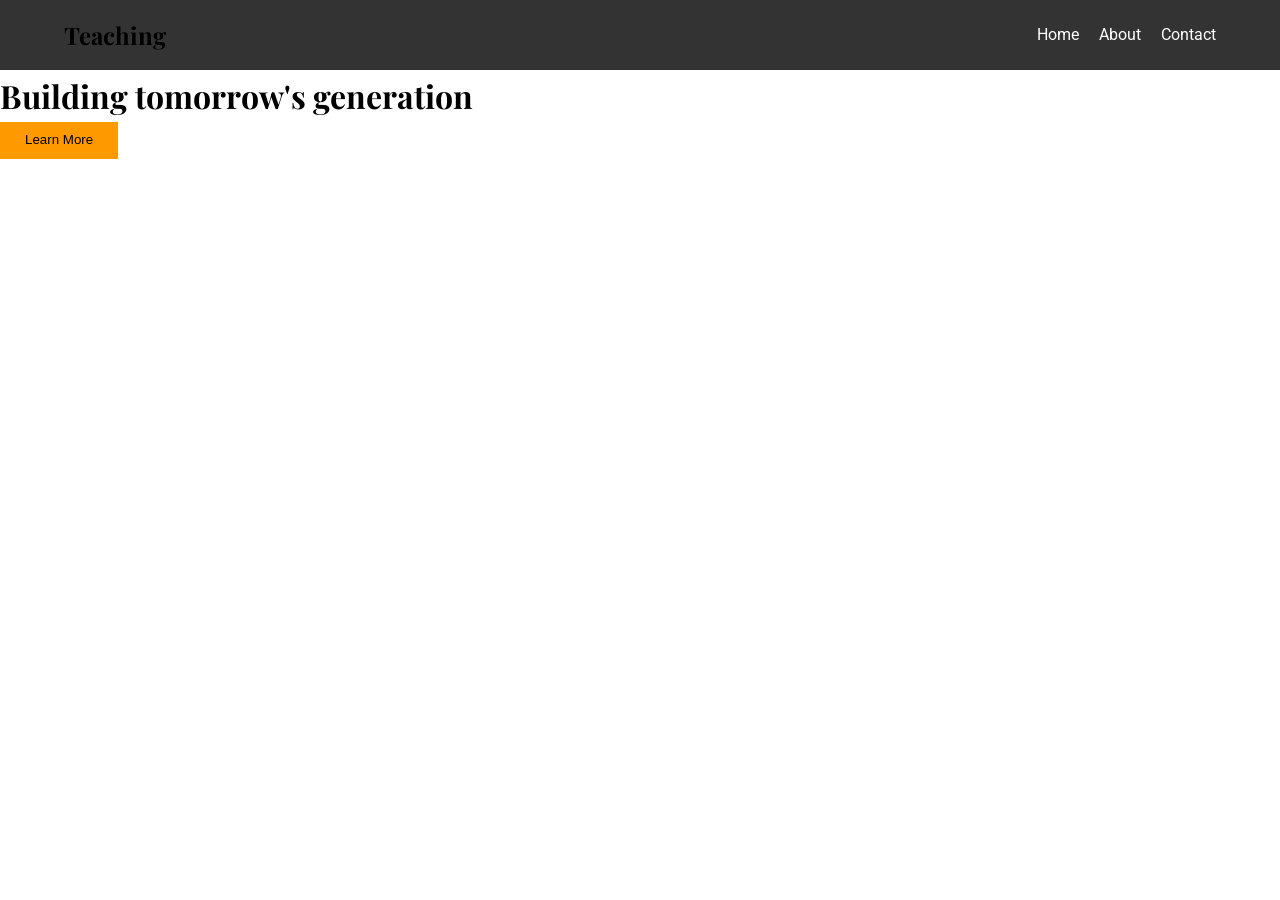
==== index.html @ 08afdca3 "update" ====
<!DOCTYPE html>
<html lang="en">
    <head>
        <meta charset="UTF-8">
        <meta name="viewport" content="width=device-width, initial-scale=1.0">
        <link rel="stylesheet" href="style/index.css">
        <link href="https://fonts.googleapis.com/css2?family=Playfair+Display&family=Roboto&display=swap" rel="stylesheet">
        <title>Index</title>
    </head>
    <body>
        <nav>
            <div class="logo"><h1>Teaching</h1></div>
            <ul>
                <li><a href="index.html">Home</a></li>
                <li><a href="about.html">About</a></li>
                <li><a href="contact.html">Contact</a></li>
        </nav>
        <div class="container">
            <h1 class="animate-text">Building tomorrow's generation</h1>
            <p class="animate-text"></p>
            <button class="btn-primary">Learn More</button>
        </div>
    </body>
</html>
---- style/index.css ----
/* 1. SETUP & RESETS */
* {
    margin: 0;
    padding: 0;
    box-sizing: border-box; /* Required */
}

body {
    font-family: 'Roboto', sans-serif; /* Google Font 1 */
    line-height: 1.6;
}

h1, h2 {
    font-family: 'Playfair Display', serif; /* Google Font 2 */
}

/* 2. NAVIGATION (FLEXBOX) */
nav {
    display: flex;
    justify-content: space-between;
    align-items: center;
    background-color: #333;
    padding: 1rem 5%;
    position: sticky; /* Positioning Requirement */
    top: 0;
    z-index: 1000;
}

nav ul {
    display: flex;
    list-style: none;
}

nav ul li a {
    color: white;
    text-decoration: none;
    margin-left: 20px;
    transition: color 0.3s ease;
}

nav ul li a:hover {
    color: #ff9900;
}

/* 3. HERO SECTION (GRADIENT & BACKGROUND) */
.hero {
    height: 60vh;
    background: linear-gradient(rgba(0,0,0,0.5), rgba(0,0,0,0.5)), 
                url('../images/home.png') no-repeat center center/cover;
    display: flex;
    flex-direction: column;
    justify-content: center;
    align-items: center;
    color: white;
    text-align: center;
}

/* 4. ANIMATIONS & PSEUDO-ELEMENTS */
.btn-primary {
    padding: 10px 25px;
    background: #ff9900;
    border: none;
    cursor: pointer;
    position: relative;
}

.btn-primary::after { /* Pseudo-element */
    content: '';
    display: block;
    width: 0;
    height: 2px;
    background: white;
    transition: width .3s;
}

.btn-primary:hover::after {
    width: 100%;
}

@keyframes fadeIn {
    from { opacity: 0; transform: translateY(20px); }
    to { opacity: 1; transform: translateY(0); }
}

.animate-text {
    animation: fadeIn 1.5s ease-out;
}

/* 5. RESPONSIVENESS (MEDIA QUERIES) */
@media (max-width: 768px) {
    nav {
        flex-direction: column;
    }
    nav ul {
        margin-top: 10px;
    }
}
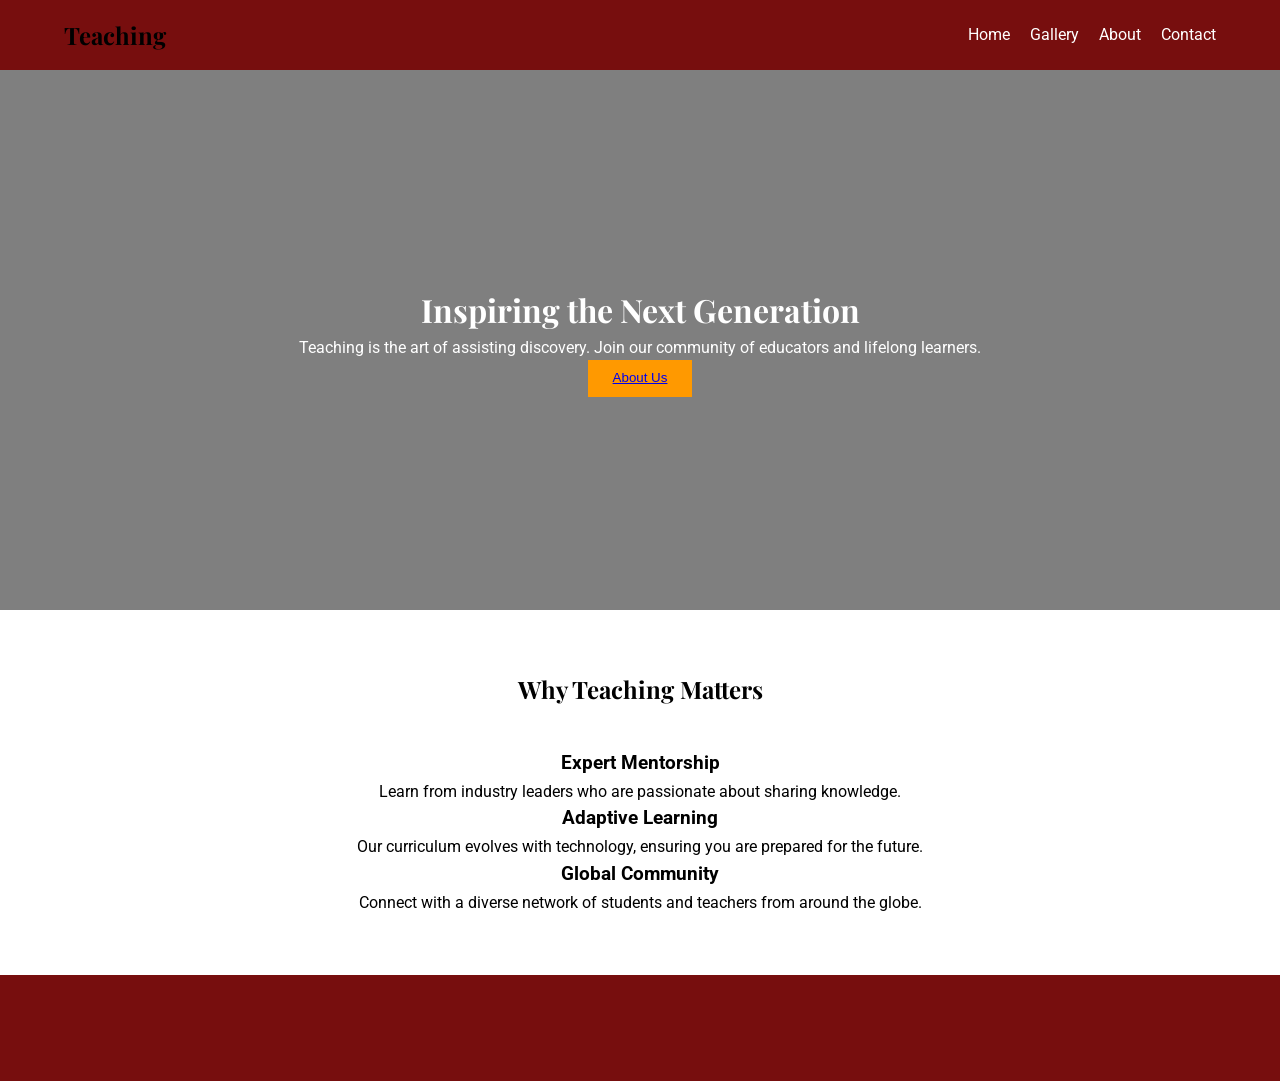
==== commit 0493ea2b: "update" ====
--- a/index.html
+++ b/index.html
@@ -12,13 +12,51 @@
             <div class="logo"><h1>Teaching</h1></div>
             <ul>
                 <li><a href="index.html">Home</a></li>
+                <li><a href="gallery.html">Gallery</a></li>
                 <li><a href="about.html">About</a></li>
                 <li><a href="contact.html">Contact</a></li>
         </nav>
-        <div class="container">
-            <h1 class="animate-text">Building tomorrow's generation</h1>
-            <p class="animate-text"></p>
-            <button class="btn-primary">Learn More</button>
+       <header class="hero">
+        <div class="hero-content">
+            <h1 class="animate-text">Inspiring the Next Generation</h1>
+            <p class="animate-text">Teaching is the art of assisting discovery. Join our community of educators and lifelong learners.</p>
+            
+            <button class="btn-primary"><a href="about.html">About Us</a></button>
         </div>
-    </body>
+    </header>
+
+    <section class="features-container" style="padding: 60px 10%; text-align: center;">
+        <h2 class="section-title" style="margin-bottom: 40px;">Why Teaching Matters</h2>
+        <div class="features-grid">
+            
+            <div class="feature-card">
+                <i class="fa-solid fa-chalkboard-user" style="font-size: 2rem; color: #770e0e; margin-bottom: 15px;"></i>
+                <h3>Expert Mentorship</h3>
+                <p>Learn from industry leaders who are passionate about sharing knowledge.</p>
+            </div>
+
+            <div class="feature-card">
+                <i class="fa-solid fa-book-open-reader" style="font-size: 2rem; color: #770e0e; margin-bottom: 15px;"></i>
+                <h3>Adaptive Learning</h3>
+                <p>Our curriculum evolves with technology, ensuring you are prepared for the future.</p>
+            </div>
+
+            <div class="feature-card">
+                <i class="fa-solid fa-users-rectangle" style="font-size: 2rem; color: #770e0e; margin-bottom: 15px;"></i>
+                <h3>Global Community</h3>
+                <p>Connect with a diverse network of students and teachers from around the globe.</p>
+            </div>
+
+        </div>
+    </section>
+
+    <footer style="background: #770e0e; color: white; text-align: center; padding: 30px;">
+        <div class="social-links" style="margin-top: 15px;">
+            <a href="#" style="color: white; margin: 0 10px; font-size: 1.2rem;"><i class="fa-brands fa-facebook"></i></a>
+            <a href="#" style="color: white; margin: 0 10px; font-size: 1.2rem;"><i class="fa-brands fa-twitter"></i></a>
+            <a href="#" style="color: white; margin: 0 10px; font-size: 1.2rem;"><i class="fa-brands fa-linkedin"></i></a>
+        </div>
+    </footer>
+
+</body>
 </html>
--- a/style/index.css
+++ b/style/index.css
@@ -7,7 +7,7 @@
 
 body {
     font-family: 'Roboto', sans-serif; /* Google Font 1 */
-    line-height: 1.6;
+    line-height: 1.6; 
 }
 
 h1, h2 {
@@ -19,7 +19,7 @@
     display: flex;
     justify-content: space-between;
     align-items: center;
-    background-color: #333;
+    background-color: #770e0e;
     padding: 1rem 5%;
     position: sticky; /* Positioning Requirement */
     top: 0;
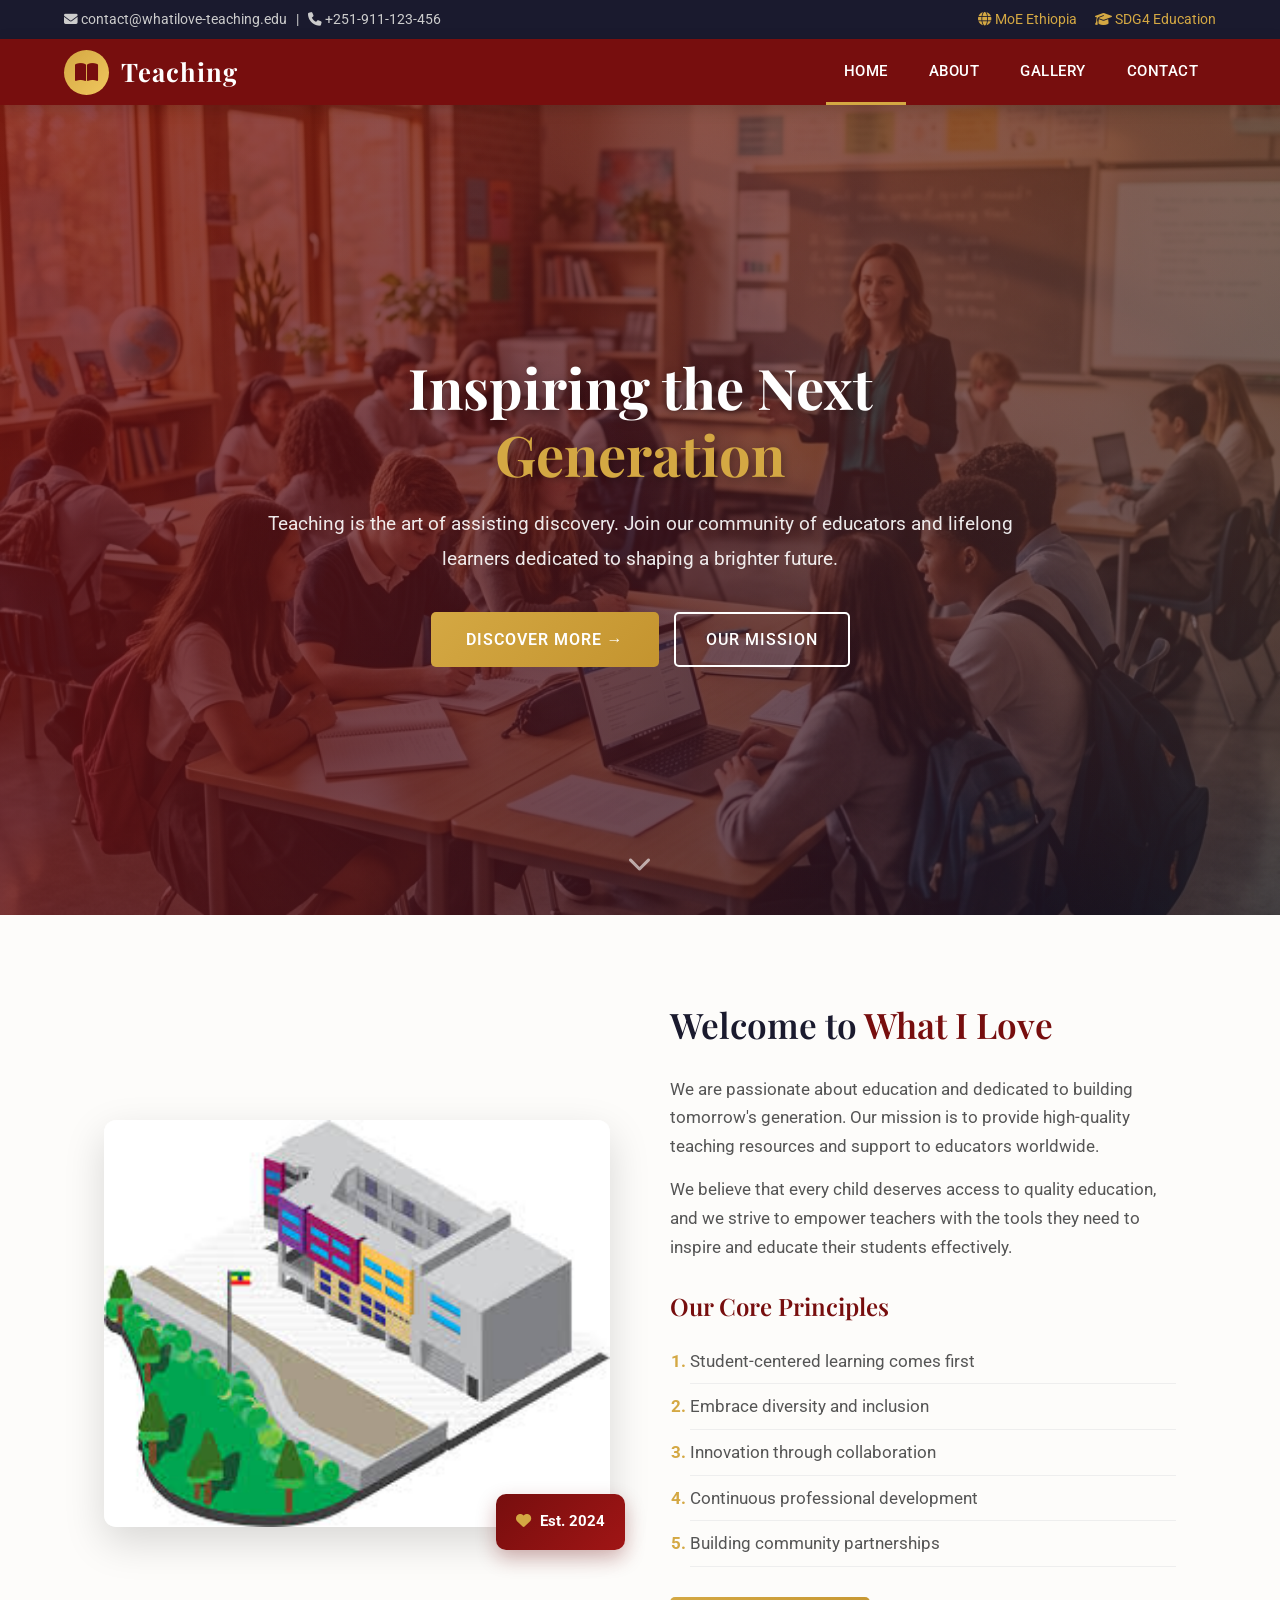
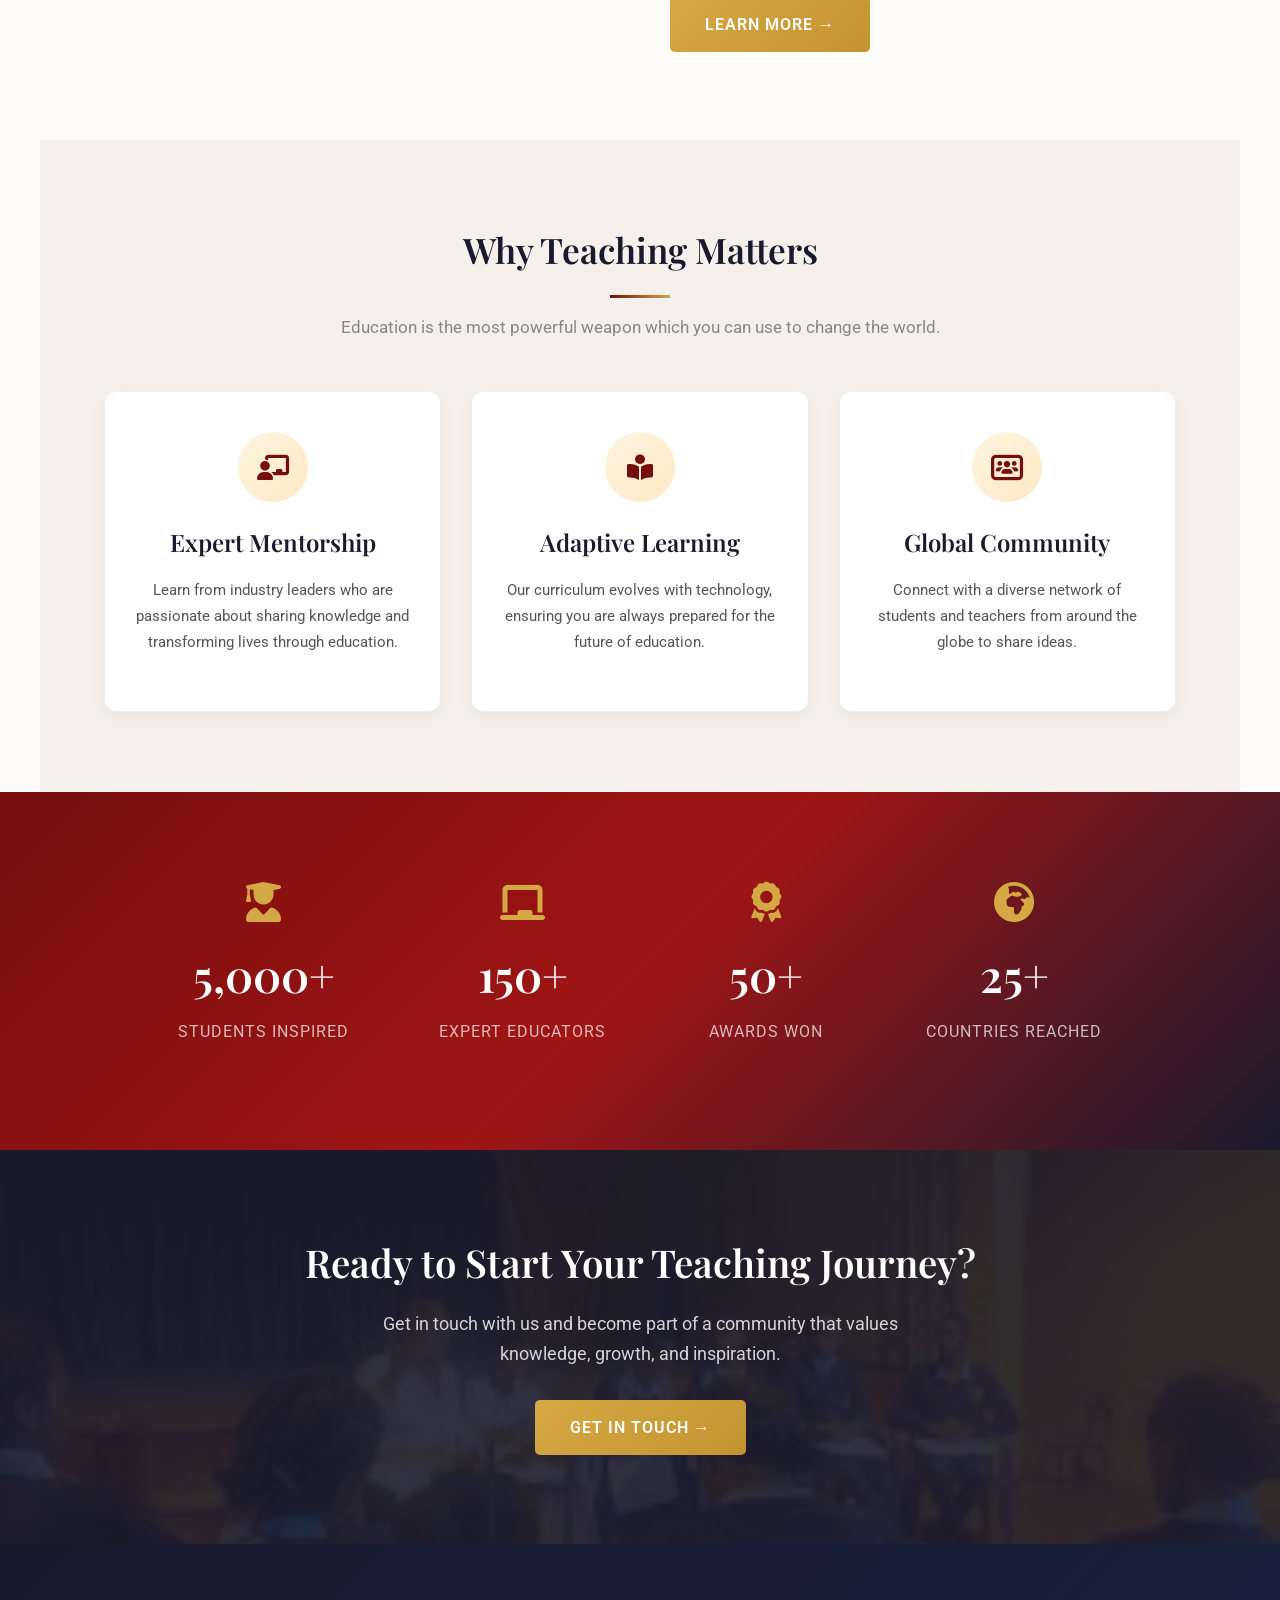
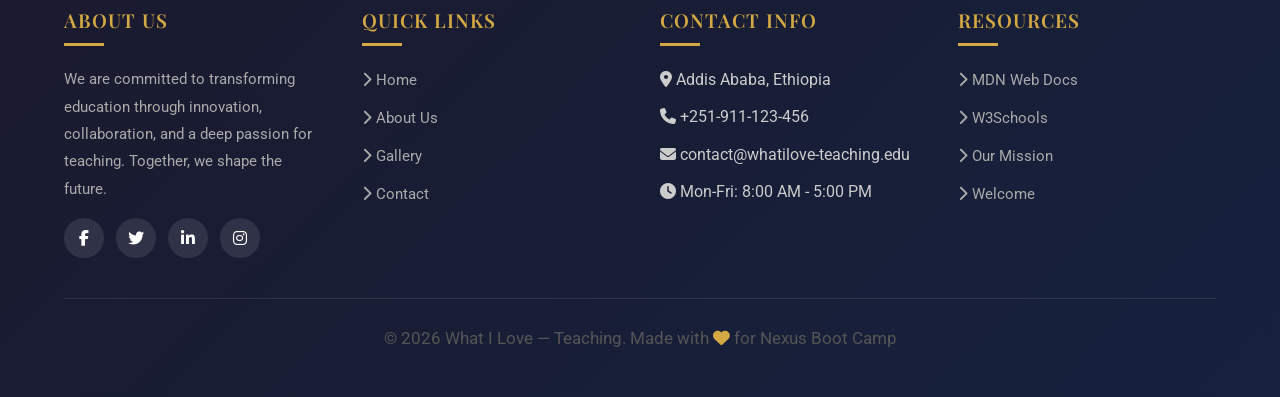
==== commit 42399065: "update to the pages" ====
--- a/index.html
+++ b/index.html
@@ -1,62 +1,241 @@
 <!DOCTYPE html>
 <html lang="en">
-    <head>
-        <meta charset="UTF-8">
-        <meta name="viewport" content="width=device-width, initial-scale=1.0">
-        <link rel="stylesheet" href="style/index.css">
-        <link href="https://fonts.googleapis.com/css2?family=Playfair+Display&family=Roboto&display=swap" rel="stylesheet">
-        <title>Index</title>
-    </head>
-    <body>
-        <nav>
-            <div class="logo"><h1>Teaching</h1></div>
-            <ul>
-                <li><a href="index.html">Home</a></li>
-                <li><a href="gallery.html">Gallery</a></li>
-                <li><a href="about.html">About</a></li>
-                <li><a href="contact.html">Contact</a></li>
-        </nav>
-       <header class="hero">
+
+<head>
+    <meta charset="UTF-8">
+    <meta name="viewport" content="width=device-width, initial-scale=1.0">
+    <meta name="description"
+        content="What I Love — Teaching. A passionate tribute to the art of education and inspiring the next generation.">
+    <!-- Google Fonts — Two different fonts (requirement) -->
+    <link
+        href="https://fonts.googleapis.com/css2?family=Playfair+Display:wght@400;600;700&family=Roboto:wght@300;400;500;700&display=swap"
+        rel="stylesheet">
+    <!-- Font Awesome — Icon library (requirement) -->
+    <link rel="stylesheet" href="https://cdnjs.cloudflare.com/ajax/libs/font-awesome/6.5.1/css/all.min.css">
+    <!-- Stylesheets -->
+    <link rel="stylesheet" href="style/shared.css">
+    <link rel="stylesheet" href="style/index.css">
+    <title>What I Love — Teaching | Home</title>
+</head>
+
+<body>
+
+    <!-- Top information bar -->
+    <div class="top-bar">
+        <div>
+            <i class="fa-solid fa-envelope"></i> contact@whatilove-teaching.edu
+            &nbsp;&nbsp;|&nbsp;&nbsp;
+            <i class="fa-solid fa-phone"></i> +251-911-123-456
+        </div>
+        <div>
+            <!-- External links with target="_blank" and title (requirement) -->
+            <a href="https://www.moe.gov.et/" target="_blank" title="Visit Ethiopia Ministry of Education website">
+                <i class="fa-solid fa-globe"></i> MoE Ethiopia
+            </a>
+            <a href="https://www.un.org/sustainabledevelopment/education/" target="_blank"
+                title="Learn about UN Sustainable Development Goal 4: Quality Education">
+                <i class="fa-solid fa-graduation-cap"></i> SDG4 Education
+            </a>
+        </div>
+    </div>
+
+    <!-- Navigation bar (Sticky, Flexbox, Z-index) -->
+    <nav>
+        <div class="logo">
+            <div class="logo-icon">
+                <i class="fa-solid fa-book-open"></i>
+            </div>
+            <h1>Teaching</h1>
+        </div>
+        <!-- Mobile menu toggle -->
+        <div class="menu-toggle" id="menuToggle">
+            <i class="fa-solid fa-bars"></i>
+        </div>
+        <ul id="navMenu">
+            <li><a href="index.html" class="active">Home</a></li>
+            <li><a href="about.html">About</a></li>
+            <li><a href="gallery.html">Gallery</a></li>
+            <li><a href="contact.html">Contact</a></li>
+        </ul>
+    </nav>
+
+    <!-- Hero Section — background-image, gradient overlay, cover, no-repeat, center -->
+    <header class="hero" id="home">
+        <div class="hero-overlay"></div>
         <div class="hero-content">
-            <h1 class="animate-text">Inspiring the Next Generation</h1>
-            <p class="animate-text">Teaching is the art of assisting discovery. Join our community of educators and lifelong learners.</p>
-            
-            <button class="btn-primary"><a href="about.html">About Us</a></button>
+            <h1 class="hero-title animate-fadeInDown">Inspiring the Next <span class="highlight">Generation</span></h1>
+            <p class="hero-subtitle animate-fadeInUp">Teaching is the art of assisting discovery. Join our community of
+                educators and lifelong learners dedicated to shaping a brighter future.</p>
+            <div class="hero-buttons animate-fadeInUp">
+                <a href="about.html" class="btn-primary">Discover More</a>
+                <a href="#features" class="btn-secondary">Our Mission</a>
+            </div>
+        </div>
+        <!-- Scroll indicator with bounce animation -->
+        <div class="scroll-indicator">
+            <i class="fa-solid fa-chevron-down"></i>
         </div>
     </header>
 
-    <section class="features-container" style="padding: 60px 10%; text-align: center;">
-        <h2 class="section-title" style="margin-bottom: 40px;">Why Teaching Matters</h2>
+    <!-- Welcome Section — Split layout with image -->
+    <section class="welcome-section section" id="welcome">
+        <div class="welcome-grid">
+            <div class="welcome-image animate-slideInLeft">
+                <img src="images/download (3).jpg" alt="Students learning together in a bright classroom">
+                <div class="image-badge">
+                    <i class="fa-solid fa-heart"></i> Est. 2024
+                </div>
+            </div>
+            <div class="welcome-text animate-fadeInUp">
+                <h2>Welcome to <span class="text-accent">What I Love</span></h2>
+                <p>We are passionate about education and dedicated to building tomorrow's generation. Our mission is to
+                    provide high-quality teaching resources and support to educators worldwide.</p>
+                <p>We believe that every child deserves access to quality education, and we strive to empower teachers
+                    with the tools they need to inspire and educate their students effectively.</p>
+
+                <!-- Ordered list (requirement) -->
+                <h3>Our Core Principles</h3>
+                <ol class="styled-list">
+                    <li>Student-centered learning comes first</li>
+                    <li>Embrace diversity and inclusion</li>
+                    <li>Innovation through collaboration</li>
+                    <li>Continuous professional development</li>
+                    <li>Building community partnerships</li>
+                </ol>
+                <a href="about.html" class="btn-primary" style="margin-top: 20px;">Learn More</a>
+            </div>
+        </div>
+    </section>
+
+    <!-- Features / Why Teaching Matters — Flexbox cards (requirement) -->
+    <section class="section section-alt" id="features">
+        <h2 class="section-title">Why Teaching Matters</h2>
+        <p class="section-subtitle">Education is the most powerful weapon which you can use to change the world.</p>
+
         <div class="features-grid">
-            
-            <div class="feature-card">
-                <i class="fa-solid fa-chalkboard-user" style="font-size: 2rem; color: #770e0e; margin-bottom: 15px;"></i>
+            <div class="feature-card animate-fadeInUp">
+                <div class="card-icon">
+                    <i class="fa-solid fa-chalkboard-user"></i>
+                </div>
                 <h3>Expert Mentorship</h3>
-                <p>Learn from industry leaders who are passionate about sharing knowledge.</p>
-            </div>
-
-            <div class="feature-card">
-                <i class="fa-solid fa-book-open-reader" style="font-size: 2rem; color: #770e0e; margin-bottom: 15px;"></i>
+                <p>Learn from industry leaders who are passionate about sharing knowledge and transforming lives through
+                    education.</p>
+            </div>
+
+            <div class="feature-card animate-fadeInUp">
+                <div class="card-icon">
+                    <i class="fa-solid fa-book-open-reader"></i>
+                </div>
                 <h3>Adaptive Learning</h3>
-                <p>Our curriculum evolves with technology, ensuring you are prepared for the future.</p>
-            </div>
-
-            <div class="feature-card">
-                <i class="fa-solid fa-users-rectangle" style="font-size: 2rem; color: #770e0e; margin-bottom: 15px;"></i>
+                <p>Our curriculum evolves with technology, ensuring you are always prepared for the future of education.
+                </p>
+            </div>
+
+            <div class="feature-card animate-fadeInUp">
+                <div class="card-icon">
+                    <i class="fa-solid fa-users-rectangle"></i>
+                </div>
                 <h3>Global Community</h3>
-                <p>Connect with a diverse network of students and teachers from around the globe.</p>
-            </div>
-
-        </div>
-    </section>
-
-    <footer style="background: #770e0e; color: white; text-align: center; padding: 30px;">
-        <div class="social-links" style="margin-top: 15px;">
-            <a href="#" style="color: white; margin: 0 10px; font-size: 1.2rem;"><i class="fa-brands fa-facebook"></i></a>
-            <a href="#" style="color: white; margin: 0 10px; font-size: 1.2rem;"><i class="fa-brands fa-twitter"></i></a>
-            <a href="#" style="color: white; margin: 0 10px; font-size: 1.2rem;"><i class="fa-brands fa-linkedin"></i></a>
+                <p>Connect with a diverse network of students and teachers from around the globe to share ideas.</p>
+            </div>
+        </div>
+    </section>
+
+    <!-- Statistics Section -->
+    <section class="stats-section">
+        <div class="stats-grid">
+            <div class="stat-item">
+                <i class="fa-solid fa-user-graduate"></i>
+                <h2>5,000+</h2>
+                <p>Students Inspired</p>
+            </div>
+            <div class="stat-item">
+                <i class="fa-solid fa-chalkboard"></i>
+                <h2>150+</h2>
+                <p>Expert Educators</p>
+            </div>
+            <div class="stat-item">
+                <i class="fa-solid fa-award"></i>
+                <h2>50+</h2>
+                <p>Awards Won</p>
+            </div>
+            <div class="stat-item">
+                <i class="fa-solid fa-earth-africa"></i>
+                <h2>25+</h2>
+                <p>Countries Reached</p>
+            </div>
+        </div>
+    </section>
+
+    <!-- Quick CTA Section -->
+    <section class="cta-section">
+        <h2>Ready to Start Your Teaching Journey?</h2>
+        <p>Get in touch with us and become part of a community that values knowledge, growth, and inspiration.</p>
+        <!-- Anchor link to contact page (requirement) -->
+        <a href="contact.html" class="btn-primary">Get In Touch</a>
+    </section>
+
+    <!-- Footer — Multi-column with Flexbox -->
+    <footer>
+        <div class="footer-content">
+            <!-- Column 1: About -->
+            <div class="footer-col">
+                <h3>About Us</h3>
+                <p>We are committed to transforming education through innovation, collaboration, and a deep passion for
+                    teaching. Together, we shape the future.</p>
+                <div class="social-links">
+                    <a href="#" title="Follow us on Facebook"><i class="fa-brands fa-facebook-f"></i></a>
+                    <a href="#" title="Follow us on Twitter"><i class="fa-brands fa-twitter"></i></a>
+                    <a href="#" title="Follow us on LinkedIn"><i class="fa-brands fa-linkedin-in"></i></a>
+                    <a href="#" title="Follow us on Instagram"><i class="fa-brands fa-instagram"></i></a>
+                </div>
+            </div>
+
+            <!-- Column 2: Quick Links (internal links requirement) -->
+            <div class="footer-col">
+                <h3>Quick Links</h3>
+                <ul>
+                    <li><a href="index.html"><i class="fa-solid fa-chevron-right"></i> Home</a></li>
+                    <li><a href="about.html"><i class="fa-solid fa-chevron-right"></i> About Us</a></li>
+                    <li><a href="gallery.html"><i class="fa-solid fa-chevron-right"></i> Gallery</a></li>
+                    <li><a href="contact.html"><i class="fa-solid fa-chevron-right"></i> Contact</a></li>
+                </ul>
+            </div>
+
+            <!-- Column 3: Contact Info -->
+            <div class="footer-col">
+                <h3>Contact Info</h3>
+                <ul>
+                    <li><i class="fa-solid fa-location-dot"></i> Addis Ababa, Ethiopia</li>
+                    <li><i class="fa-solid fa-phone"></i> +251-911-123-456</li>
+                    <li><i class="fa-solid fa-envelope"></i> contact@whatilove-teaching.edu</li>
+                    <li><i class="fa-solid fa-clock"></i> Mon-Fri: 8:00 AM - 5:00 PM</li>
+                </ul>
+            </div>
+
+            <!-- Column 4: Resources -->
+            <div class="footer-col">
+                <h3>Resources</h3>
+                <ul>
+                    <li><a href="https://developer.mozilla.org/" target="_blank"
+                            title="MDN Web Docs — Web development documentation"><i
+                                class="fa-solid fa-chevron-right"></i> MDN Web Docs</a></li>
+                    <li><a href="https://www.w3schools.com/" target="_blank"
+                            title="W3Schools — Learn web development"><i class="fa-solid fa-chevron-right"></i>
+                            W3Schools</a></li>
+                    <li><a href="#features"><i class="fa-solid fa-chevron-right"></i> Our Mission</a></li>
+                    <li><a href="#welcome"><i class="fa-solid fa-chevron-right"></i> Welcome</a></li>
+                </ul>
+            </div>
+        </div>
+
+        <!-- Footer bottom bar -->
+        <div class="footer-bottom">
+            <p>&copy; 2026 What I Love — Teaching. Made with <i class="fa-solid fa-heart" style="color: #d4a843;"></i>
+                for Nexus Boot Camp</p>
         </div>
     </footer>
 
 </body>
+
 </html>
--- a/style/shared.css
+++ b/style/shared.css
@@ -0,0 +1,670 @@
+/* ============================================
+   SHARED STYLES — Global Reset, Nav, Footer
+   Used across all pages of the "What I Love" site
+   ============================================ */
+
+/* 1. RESET & BASE STYLES */
+* {
+    margin: 0;
+    padding: 0;
+    box-sizing: border-box;
+    /* Box model requirement */
+}
+
+html {
+    scroll-behavior: smooth;
+}
+
+body {
+    font-family: 'Roboto', sans-serif;
+    /* Google Font 1 */
+    line-height: 1.7;
+    color: #2c2c2c;
+    background-color: #fdfcfa;
+}
+
+/* Headings use a serif font */
+h1,
+h2,
+h3,
+h4 {
+    font-family: 'Playfair Display', serif;
+    /* Google Font 2 */
+    color: #1a1a2e;
+}
+
+h1 {
+    font-size: 2.8rem;
+    font-weight: 700;
+}
+
+h2 {
+    font-size: 2.2rem;
+    font-weight: 600;
+}
+
+h3 {
+    font-size: 1.5rem;
+    font-weight: 600;
+}
+
+p {
+    font-size: 1.05rem;
+    color: #555;
+    margin-bottom: 15px;
+}
+
+a {
+    text-decoration: none;
+    color: inherit;
+}
+
+img {
+    max-width: 100%;
+    height: auto;
+}
+
+/* ============================================
+   2. NAVIGATION BAR (Flexbox + Sticky + Z-Index)
+   position: sticky keeps it at the top on scroll
+   z-index: 1000 ensures it layers above content
+   ============================================ */
+
+/* Top info bar above main nav */
+.top-bar {
+    background-color: #1a1a2e;
+    color: #ccc;
+    font-size: 0.85rem;
+    padding: 8px 5%;
+    display: flex;
+    justify-content: space-between;
+    align-items: center;
+}
+
+.top-bar a {
+    color: #d4a843;
+    margin-left: 15px;
+    transition: color 0.3s ease;
+}
+
+.top-bar a:hover {
+    color: #fff;
+}
+
+/* Main navigation */
+nav {
+    display: flex;
+    /* Flexbox layout */
+    justify-content: space-between;
+    align-items: center;
+    background-color: #770e0e;
+    /* Primary color — deep maroon */
+    padding: 0 5%;
+    position: sticky;
+    /* Sticky positioning requirement */
+    top: 0;
+    z-index: 1000;
+    /* Z-index for layering requirement */
+    box-shadow: 0 4px 15px rgba(0, 0, 0, 0.15);
+}
+
+/* Logo area */
+.logo {
+    display: flex;
+    align-items: center;
+    gap: 12px;
+}
+
+.logo h1 {
+    font-size: 1.6rem;
+    color: #fff;
+    font-weight: 700;
+    letter-spacing: 1px;
+}
+
+.logo-icon {
+    width: 45px;
+    height: 45px;
+    background: linear-gradient(135deg, #d4a843, #f0c75e);
+    /* Gradient requirement */
+    border-radius: 50%;
+    display: flex;
+    /* Flexbox for centering */
+    align-items: center;
+    justify-content: center;
+    font-size: 1.3rem;
+    color: #770e0e;
+}
+
+/* Navigation links list */
+nav ul {
+    display: flex;
+    /* Flexbox layout */
+    list-style: none;
+    /* List styling */
+    gap: 5px;
+}
+
+nav ul li a {
+    color: #fff;
+    text-decoration: none;
+    padding: 20px 18px;
+    display: inline-block;
+    /* Display: inline-block requirement */
+    font-size: 0.95rem;
+    font-weight: 500;
+    text-transform: uppercase;
+    /* Text transform requirement */
+    letter-spacing: 0.5px;
+    transition: background-color 0.3s ease, color 0.3s ease;
+    /* Transition requirement */
+    position: relative;
+    /* Positioning: relative for pseudo-element */
+}
+
+/* Link states — a:link, a:visited, a:hover, a:active */
+nav ul li a:link {
+    color: #fff;
+}
+
+nav ul li a:visited {
+    color: #f0d0d0;
+}
+
+nav ul li a:hover {
+    background-color: rgba(255, 255, 255, 0.15);
+    color: #d4a843;
+}
+
+nav ul li a:active {
+    color: #f0c75e;
+}
+
+/* Active page indicator — pseudo-element */
+nav ul li a.active::after {
+    content: '';
+    /* Pseudo-element ::after requirement */
+    position: absolute;
+    /* Positioning: absolute requirement */
+    bottom: 0;
+    left: 0;
+    width: 100%;
+    height: 3px;
+    background-color: #d4a843;
+}
+
+/* Hamburger menu for mobile (CSS only) */
+.menu-toggle {
+    display: none;
+    /* Hidden on desktop, shown on mobile */
+    font-size: 1.5rem;
+    color: #fff;
+    cursor: pointer;
+    padding: 10px;
+}
+
+/* ============================================
+   3. PAGE BANNER (for inner pages)
+   Uses background-image, no-repeat, cover, center
+   ============================================ */
+.page-banner {
+    height: 35vh;
+    min-height: 250px;
+    background: linear-gradient(135deg, rgba(119, 14, 14, 0.85), rgba(26, 26, 46, 0.8)),
+        url('../images/hero-bg.png') no-repeat center center / cover;
+    /* background-image: url() — requirement
+       background-repeat: no-repeat — requirement
+       background-size: cover — requirement
+       background-position: center — requirement */
+    display: flex;
+    flex-direction: column;
+    justify-content: center;
+    align-items: center;
+    text-align: center;
+    color: #fff;
+    padding: 0 5%;
+}
+
+.page-banner h1 {
+    color: #fff;
+    font-size: 2.8rem;
+    text-transform: uppercase;
+    letter-spacing: 3px;
+    margin-bottom: 10px;
+    animation: fadeInDown 1s ease-out;
+    /* Animation requirement */
+}
+
+.page-banner p {
+    color: rgba(255, 255, 255, 0.85);
+    font-size: 1.15rem;
+    max-width: 600px;
+}
+
+/* Breadcrumb navigation in banner */
+.breadcrumb {
+    margin-top: 15px;
+    font-size: 0.9rem;
+}
+
+.breadcrumb a {
+    color: #d4a843;
+    transition: color 0.3s;
+}
+
+.breadcrumb a:hover {
+    color: #fff;
+}
+
+.breadcrumb span {
+    color: rgba(255, 255, 255, 0.6);
+    margin: 0 8px;
+}
+
+/* ============================================
+   4. FOOTER — Multi-column layout with Flexbox
+   ============================================ */
+footer {
+    background: linear-gradient(135deg, #1a1a2e, #16213e);
+    /* Gradient requirement */
+    color: #ccc;
+    padding: 60px 5% 30px;
+}
+
+.footer-content {
+    display: flex;
+    /* Flexbox layout */
+    justify-content: space-between;
+    flex-wrap: wrap;
+    gap: 40px;
+    max-width: 1200px;
+    margin: 0 auto;
+    margin-bottom: 40px;
+}
+
+.footer-col {
+    flex: 1;
+    min-width: 220px;
+}
+
+.footer-col h3 {
+    color: #d4a843;
+    font-size: 1.2rem;
+    margin-bottom: 20px;
+    text-transform: uppercase;
+    letter-spacing: 1px;
+    position: relative;
+    padding-bottom: 10px;
+}
+
+/* Decorative line under footer headings — pseudo-element */
+.footer-col h3::after {
+    content: '';
+    position: absolute;
+    bottom: 0;
+    left: 0;
+    width: 40px;
+    height: 3px;
+    background: #d4a843;
+}
+
+.footer-col p {
+    color: #aaa;
+    font-size: 0.95rem;
+    line-height: 1.8;
+}
+
+/* Footer links */
+.footer-col ul {
+    list-style: none;
+}
+
+.footer-col ul li {
+    margin-bottom: 10px;
+}
+
+.footer-col ul li a {
+    color: #aaa;
+    transition: color 0.3s ease, padding-left 0.3s ease;
+    font-size: 0.95rem;
+}
+
+.footer-col ul li a:hover {
+    color: #d4a843;
+    padding-left: 8px;
+}
+
+/* Footer social icons */
+.social-links {
+    display: flex;
+    gap: 12px;
+    margin-top: 15px;
+}
+
+.social-links a {
+    width: 40px;
+    height: 40px;
+    border-radius: 50%;
+    background: rgba(255, 255, 255, 0.1);
+    display: flex;
+    align-items: center;
+    justify-content: center;
+    color: #fff;
+    font-size: 1rem;
+    transition: background-color 0.3s ease, transform 0.3s ease;
+    /* Transition requirement */
+}
+
+.social-links a:hover {
+    background-color: #d4a843;
+    transform: translateY(-3px);
+    /* Transform requirement */
+}
+
+/* Footer bottom bar */
+.footer-bottom {
+    text-align: center;
+    padding-top: 25px;
+    border-top: 1px solid rgba(255, 255, 255, 0.1);
+    font-size: 0.85rem;
+    color: #777;
+}
+
+.footer-bottom a {
+    color: #d4a843;
+}
+
+/* ============================================
+   5. BUTTONS — Shared button styles
+   ============================================ */
+.btn-primary {
+    display: inline-block;
+    padding: 14px 35px;
+    background: linear-gradient(135deg, #d4a843, #c4942f);
+    /* Gradient background */
+    color: #fff;
+    border: none;
+    border-radius: 5px;
+    font-size: 1rem;
+    font-weight: 600;
+    font-family: 'Roboto', sans-serif;
+    text-transform: uppercase;
+    letter-spacing: 1px;
+    cursor: pointer;
+    transition: transform 0.3s ease, box-shadow 0.3s ease;
+    /* Transition requirement */
+    position: relative;
+    overflow: hidden;
+}
+
+/* Pseudo-element decorative effect on button */
+.btn-primary::after {
+    content: ' →';
+    /* Pseudo-element ::after requirement */
+}
+
+.btn-primary:hover {
+    transform: translateY(-2px);
+    /* Transform requirement */
+    box-shadow: 0 8px 25px rgba(212, 168, 67, 0.4);
+}
+
+.btn-secondary {
+    display: inline-block;
+    padding: 12px 30px;
+    background: transparent;
+    color: #fff;
+    border: 2px solid #fff;
+    /* Border requirement */
+    border-radius: 5px;
+    font-size: 1rem;
+    font-weight: 500;
+    text-transform: uppercase;
+    letter-spacing: 1px;
+    cursor: pointer;
+    transition: background-color 0.3s ease, color 0.3s ease;
+}
+
+.btn-secondary:hover {
+    background-color: #fff;
+    color: #770e0e;
+}
+
+/* ============================================
+   6. SECTION UTILITIES
+   ============================================ */
+.section {
+    padding: 80px 5%;
+    max-width: 1200px;
+    margin: 0 auto;
+}
+
+.section-title {
+    text-align: center;
+    margin-bottom: 15px;
+    color: #1a1a2e;
+    position: relative;
+}
+
+.section-subtitle {
+    text-align: center;
+    color: #888;
+    font-size: 1.05rem;
+    max-width: 600px;
+    margin: 0 auto 50px;
+}
+
+/* Decorative line under section titles */
+.section-title::after {
+    content: '';
+    display: block;
+    width: 60px;
+    height: 3px;
+    background: linear-gradient(to right, #770e0e, #d4a843);
+    margin: 15px auto 0;
+}
+
+/* Alternating section background */
+.section-alt {
+    background-color: #f5f0eb;
+}
+
+/* ============================================
+   7. KEYFRAME ANIMATIONS
+   ============================================ */
+
+/* Fade in from below */
+@keyframes fadeInUp {
+    from {
+        opacity: 0;
+        transform: translateY(30px);
+    }
+
+    to {
+        opacity: 1;
+        transform: translateY(0);
+    }
+}
+
+/* Fade in from above */
+@keyframes fadeInDown {
+    from {
+        opacity: 0;
+        transform: translateY(-30px);
+    }
+
+    to {
+        opacity: 1;
+        transform: translateY(0);
+    }
+}
+
+/* Slide in from left */
+@keyframes slideInLeft {
+    from {
+        opacity: 0;
+        transform: translateX(-50px);
+    }
+
+    to {
+        opacity: 1;
+        transform: translateX(0);
+    }
+}
+
+/* Pulse effect for icons */
+@keyframes pulse {
+    0% {
+        transform: scale(1);
+    }
+
+    50% {
+        transform: scale(1.1);
+    }
+
+    100% {
+        transform: scale(1);
+    }
+}
+
+/* Bounce animation for scroll indicator */
+@keyframes bounce {
+
+    0%,
+    100% {
+        transform: translateY(0);
+    }
+
+    50% {
+        transform: translateY(-10px);
+    }
+}
+
+.animate-fadeInUp {
+    animation: fadeInUp 0.8s ease-out;
+    /* Animation requirement */
+}
+
+.animate-fadeInDown {
+    animation: fadeInDown 0.8s ease-out;
+}
+
+.animate-slideInLeft {
+    animation: slideInLeft 0.8s ease-out;
+}
+
+/* ============================================
+   8. MEDIA QUERIES — Responsive Design
+   Mobile (max-width: 600px) — requirement
+   Tablet (max-width: 1024px) — requirement
+   ============================================ */
+
+/* Tablet breakpoint */
+@media screen and (max-width: 1024px) {
+    h1 {
+        font-size: 2.2rem;
+    }
+
+    h2 {
+        font-size: 1.8rem;
+    }
+
+    nav {
+        padding: 0 3%;
+    }
+
+    nav ul li a {
+        padding: 18px 12px;
+        font-size: 0.85rem;
+    }
+
+    .footer-content {
+        gap: 25px;
+    }
+
+    .footer-col {
+        min-width: 180px;
+    }
+
+    .section {
+        padding: 60px 4%;
+    }
+}
+
+/* Mobile breakpoint */
+@media screen and (max-width: 600px) {
+    h1 {
+        font-size: 1.8rem;
+    }
+
+    h2 {
+        font-size: 1.5rem;
+    }
+
+    h3 {
+        font-size: 1.2rem;
+    }
+
+    /* Stack navigation vertically on mobile */
+    nav {
+        flex-wrap: wrap;
+        padding: 12px 5%;
+    }
+
+    nav ul {
+        flex-direction: column;
+        /* Change flex direction to column */
+        width: 100%;
+        text-align: center;
+        display: none;
+        /* Hidden by default on mobile */
+    }
+
+    nav ul.show {
+        display: flex;
+    }
+
+    nav ul li a {
+        padding: 12px;
+        border-top: 1px solid rgba(255, 255, 255, 0.1);
+    }
+
+    .menu-toggle {
+        display: block;
+        /* Display: block requirement */
+    }
+
+    /* Hide top bar on mobile */
+    .top-bar {
+        display: none;
+    }
+
+    /* Page banner adjustments */
+    .page-banner {
+        height: 25vh;
+        min-height: 180px;
+    }
+
+    .page-banner h1 {
+        font-size: 1.8rem;
+    }
+
+    /* Footer stacks vertically */
+    .footer-content {
+        flex-direction: column;
+    }
+
+    .footer-col {
+        min-width: 100%;
+    }
+
+    .section {
+        padding: 40px 5%;
+    }
+
+    .btn-primary,
+    .btn-secondary {
+        padding: 12px 25px;
+        font-size: 0.9rem;
+    }
+}
--- a/style/index.css
+++ b/style/index.css
@@ -1,97 +1,431 @@
-/* 1. SETUP & RESETS */
-* {
-    margin: 0;
-    padding: 0;
-    box-sizing: border-box; /* Required */
-}
-
-body {
-    font-family: 'Roboto', sans-serif; /* Google Font 1 */
-    line-height: 1.6; 
-}
-
-h1, h2 {
-    font-family: 'Playfair Display', serif; /* Google Font 2 */
-}
-
-/* 2. NAVIGATION (FLEXBOX) */
-nav {
-    display: flex;
-    justify-content: space-between;
-    align-items: center;
-    background-color: #770e0e;
-    padding: 1rem 5%;
-    position: sticky; /* Positioning Requirement */
-    top: 0;
-    z-index: 1000;
-}
-
-nav ul {
-    display: flex;
-    list-style: none;
-}
-
-nav ul li a {
-    color: white;
-    text-decoration: none;
-    margin-left: 20px;
-    transition: color 0.3s ease;
-}
-
-nav ul li a:hover {
-    color: #ff9900;
-}
-
-/* 3. HERO SECTION (GRADIENT & BACKGROUND) */
+/* ============================================
+   INDEX PAGE — Home page specific styles
+   Covers: Hero, Welcome, Features, Stats, CTA
+   ============================================ */
+
+/* ============================================
+   1. HERO SECTION
+   Background image with gradient overlay
+   Uses: background-image, no-repeat, cover, center
+   ============================================ */
 .hero {
-    height: 60vh;
-    background: linear-gradient(rgba(0,0,0,0.5), rgba(0,0,0,0.5)), 
-                url('../images/home.png') no-repeat center center/cover;
+    height: 90vh;
+    min-height: 500px;
+    background: linear-gradient(135deg, rgba(119, 14, 14, 0.75), rgba(26, 26, 46, 0.7)),
+        url('../images/hero-bg.png') no-repeat center center / cover;
+    /* background-image, background-repeat, background-size, background-position — all required */
     display: flex;
     flex-direction: column;
     justify-content: center;
     align-items: center;
+    text-align: center;
     color: white;
+    position: relative;
+    /* Positioning: relative requirement */
+    overflow: hidden;
+}
+
+/* Animated gradient overlay using pseudo-element */
+.hero-overlay {
+    position: absolute;
+    /* Positioning: absolute requirement */
+    top: 0;
+    left: 0;
+    width: 100%;
+    height: 100%;
+    background: linear-gradient(45deg, rgba(119, 14, 14, 0.3), transparent, rgba(212, 168, 67, 0.2));
+    z-index: 1;
+    /* Z-index: manages layer */
+}
+
+.hero-content {
+    position: relative;
+    /* Positioning: relative */
+    z-index: 2;
+    /* Layered above overlay */
+    max-width: 800px;
+    padding: 0 20px;
+}
+
+/* Hero title — text styling */
+.hero-title {
+    font-size: 3.5rem;
+    font-weight: 700;
+    /* Font weight requirement */
+    color: #fff;
+    margin-bottom: 20px;
+    line-height: 1.2;
+    /* Line-height requirement */
+    text-shadow: 2px 2px 8px rgba(0, 0, 0, 0.3);
+}
+
+/* Accent text within headings */
+.highlight {
+    color: #d4a843;
+}
+
+.text-accent {
+    color: #770e0e;
+}
+
+.hero-subtitle {
+    font-size: 1.2rem;
+    color: rgba(255, 255, 255, 0.9);
+    margin-bottom: 35px;
+    line-height: 1.8;
+}
+
+/* Hero button container */
+.hero-buttons {
+    display: flex;
+    /* Flexbox layout */
+    gap: 15px;
+    justify-content: center;
+    flex-wrap: wrap;
+}
+
+.hero-buttons .btn-primary a,
+.hero-buttons .btn-secondary a {
+    color: inherit;
+}
+
+/* Scroll indicator at bottom of hero with bounce animation */
+.scroll-indicator {
+    position: absolute;
+    bottom: 30px;
+    left: 50%;
+    transform: translateX(-50%);
+    z-index: 2;
+    color: rgba(255, 255, 255, 0.6);
+    font-size: 1.5rem;
+    animation: bounce 2s infinite;
+    /* @keyframes animation requirement */
+    cursor: pointer;
+}
+
+/* ============================================
+   2. WELCOME SECTION — Split layout
+   Uses Flexbox for two-column layout
+   ============================================ */
+.welcome-grid {
+    display: flex;
+    /* Flexbox layout */
+    align-items: center;
+    gap: 60px;
+}
+
+.welcome-image {
+    flex: 1;
+    position: relative;
+    /* Relative positioning for badge */
+}
+
+.welcome-image img {
+    width: 100%;
+    height: auto;
+    border-radius: 12px;
+    box-shadow: 0 15px 40px rgba(0, 0, 0, 0.15);
+}
+
+/* Floating badge — position: absolute */
+.image-badge {
+    position: absolute;
+    /* Positioning: absolute requirement */
+    bottom: -15px;
+    right: -15px;
+    background: linear-gradient(135deg, #770e0e, #a01515);
+    color: #fff;
+    padding: 15px 20px;
+    border-radius: 10px;
+    font-weight: 700;
+    font-size: 0.95rem;
+    box-shadow: 0 8px 20px rgba(119, 14, 14, 0.3);
+    z-index: 5;
+    /* Z-index for layering */
+}
+
+.image-badge i {
+    color: #d4a843;
+    margin-right: 5px;
+}
+
+.welcome-text {
+    flex: 1;
+}
+
+.welcome-text h2 {
+    margin-bottom: 20px;
+    font-size: 2.2rem;
+}
+
+.welcome-text h3 {
+    margin-top: 25px;
+    margin-bottom: 12px;
+    color: #770e0e;
+}
+
+/* Styled ordered list */
+.styled-list {
+    padding-left: 20px;
+    margin-bottom: 10px;
+}
+
+.styled-list li {
+    padding: 8px 0;
+    font-size: 1.05rem;
+    color: #555;
+    border-bottom: 1px solid #eee;
+    /* Border requirement */
+    position: relative;
+}
+
+.styled-list li::marker {
+    color: #d4a843;
+    font-weight: 700;
+}
+
+/* ============================================
+   3. FEATURES SECTION — Three cards with Flexbox
+   Uses justify-content, align-items
+   ============================================ */
+.features-grid {
+    display: flex;
+    /* Flexbox layout requirement */
+    justify-content: center;
+    /* justify-content requirement */
+    align-items: stretch;
+    /* align-items requirement */
+    gap: 30px;
+    flex-wrap: wrap;
+}
+
+/* Feature card — Box model demonstration */
+.feature-card {
+    flex: 1;
+    min-width: 280px;
+    max-width: 380px;
+    background: #fff;
+    padding: 40px 30px;
+    /* Padding requirement */
+    margin: 0;
+    /* Margin requirement */
+    border: 1px solid #eee;
+    /* Border requirement */
+    border-radius: 12px;
     text-align: center;
-}
-
-/* 4. ANIMATIONS & PSEUDO-ELEMENTS */
-.btn-primary {
-    padding: 10px 25px;
-    background: #ff9900;
-    border: none;
-    cursor: pointer;
+    box-shadow: 0 5px 20px rgba(0, 0, 0, 0.05);
+    transition: transform 0.4s ease, box-shadow 0.4s ease;
+    /* Transition requirement */
     position: relative;
-}
-
-.btn-primary::after { /* Pseudo-element */
+    overflow: hidden;
+}
+
+/* Card hover effects — transform + transition */
+.feature-card:hover {
+    transform: translateY(-10px) scale(1.02);
+    /* Transform: translate + scale */
+    box-shadow: 0 15px 40px rgba(0, 0, 0, 0.12);
+}
+
+/* Decorative top border on hover — pseudo-element */
+.feature-card::before {
     content: '';
+    /* Pseudo-element ::before requirement */
+    position: absolute;
+    top: 0;
+    left: 0;
+    width: 100%;
+    height: 4px;
+    background: linear-gradient(to right, #770e0e, #d4a843);
+    /* Gradient requirement */
+    transform: scaleX(0);
+    /* Transform: scaleX */
+    transition: transform 0.4s ease;
+    transform-origin: left;
+}
+
+.feature-card:hover::before {
+    transform: scaleX(1);
+    /* Animates on hover */
+}
+
+/* Card icon styling */
+.card-icon {
+    width: 70px;
+    height: 70px;
+    /* Fixed width/height requirement */
+    background: linear-gradient(135deg, #fff5e1, #fce8c3);
+    border-radius: 50%;
+    display: flex;
+    align-items: center;
+    justify-content: center;
+    margin: 0 auto 20px;
+    font-size: 1.6rem;
+    color: #770e0e;
+    transition: transform 0.3s ease;
+}
+
+.feature-card:hover .card-icon {
+    animation: pulse 0.6s ease;
+    /* Pulse animation */
+}
+
+.feature-card h3 {
+    margin-bottom: 15px;
+    color: #1a1a2e;
+}
+
+.feature-card p {
+    font-size: 0.95rem;
+    line-height: 1.7;
+}
+
+/* ============================================
+   4. STATISTICS SECTION — Counter-style display
+   Uses gradient background
+   ============================================ */
+.stats-section {
+    background: linear-gradient(135deg, #770e0e, #a01515, #1a1a2e);
+    padding: 70px 5%;
+}
+
+.stats-grid {
+    display: flex;
+    /* Flexbox layout */
+    justify-content: center;
+    align-items: center;
+    gap: 50px;
+    flex-wrap: wrap;
+    max-width: 1000px;
+    margin: 0 auto;
+}
+
+.stat-item {
+    text-align: center;
+    color: #fff;
+    min-width: 180px;
+    padding: 20px;
+}
+
+.stat-item i {
+    font-size: 2.5rem;
+    color: #d4a843;
+    margin-bottom: 15px;
     display: block;
-    width: 0;
-    height: 2px;
-    background: white;
-    transition: width .3s;
-}
-
-.btn-primary:hover::after {
-    width: 100%;
-}
-
-@keyframes fadeIn {
-    from { opacity: 0; transform: translateY(20px); }
-    to { opacity: 1; transform: translateY(0); }
-}
-
-.animate-text {
-    animation: fadeIn 1.5s ease-out;
-}
-
-/* 5. RESPONSIVENESS (MEDIA QUERIES) */
-@media (max-width: 768px) {
-    nav {
+    /* Display: block requirement */
+}
+
+.stat-item h2 {
+    font-size: 2.8rem;
+    color: #fff;
+    margin-bottom: 5px;
+}
+
+.stat-item p {
+    color: rgba(255, 255, 255, 0.7);
+    font-size: 1rem;
+    text-transform: uppercase;
+    letter-spacing: 1px;
+}
+
+/* ============================================
+   5. CTA — Call to Action Section
+   ============================================ */
+.cta-section {
+    background: linear-gradient(rgba(26, 26, 46, 0.9), rgba(26, 26, 46, 0.9)),
+        url('../images/download (2).jpg') no-repeat center center / cover;
+    padding: 80px 5%;
+    text-align: center;
+    color: #fff;
+}
+
+.cta-section h2 {
+    color: #fff;
+    margin-bottom: 15px;
+    font-size: 2.4rem;
+}
+
+.cta-section p {
+    color: rgba(255, 255, 255, 0.8);
+    max-width: 600px;
+    margin: 0 auto 30px;
+    font-size: 1.1rem;
+}
+
+/* ============================================
+   6. RESPONSIVE — Page-specific adjustments
+   ============================================ */
+
+/* Tablet */
+@media screen and (max-width: 1024px) {
+    .hero-title {
+        font-size: 2.8rem;
+    }
+
+    .welcome-grid {
+        gap: 40px;
+    }
+
+    .stats-grid {
+        gap: 30px;
+    }
+}
+
+/* Mobile */
+@media screen and (max-width: 600px) {
+    .hero {
+        height: 80vh;
+    }
+
+    .hero-title {
+        font-size: 2rem;
+    }
+
+    .hero-subtitle {
+        font-size: 1rem;
+    }
+
+    /* Welcome section stacks vertically */
+    .welcome-grid {
         flex-direction: column;
-    }
-    nav ul {
-        margin-top: 10px;
+        /* Layout direction change — requirement */
+    }
+
+    .welcome-image {
+        order: -1;
+    }
+
+    .image-badge {
+        bottom: -10px;
+        right: 10px;
+        font-size: 0.85rem;
+        padding: 10px 15px;
+    }
+
+    /* Features stack */
+    .features-grid {
+        flex-direction: column;
+        align-items: center;
+    }
+
+    .feature-card {
+        max-width: 100%;
+    }
+
+    /* Stats — 2 column on mobile */
+    .stats-grid {
+        gap: 20px;
+    }
+
+    .stat-item {
+        min-width: 140px;
+    }
+
+    .stat-item h2 {
+        font-size: 2rem;
+    }
+
+    .cta-section h2 {
+        font-size: 1.6rem;
     }
 }
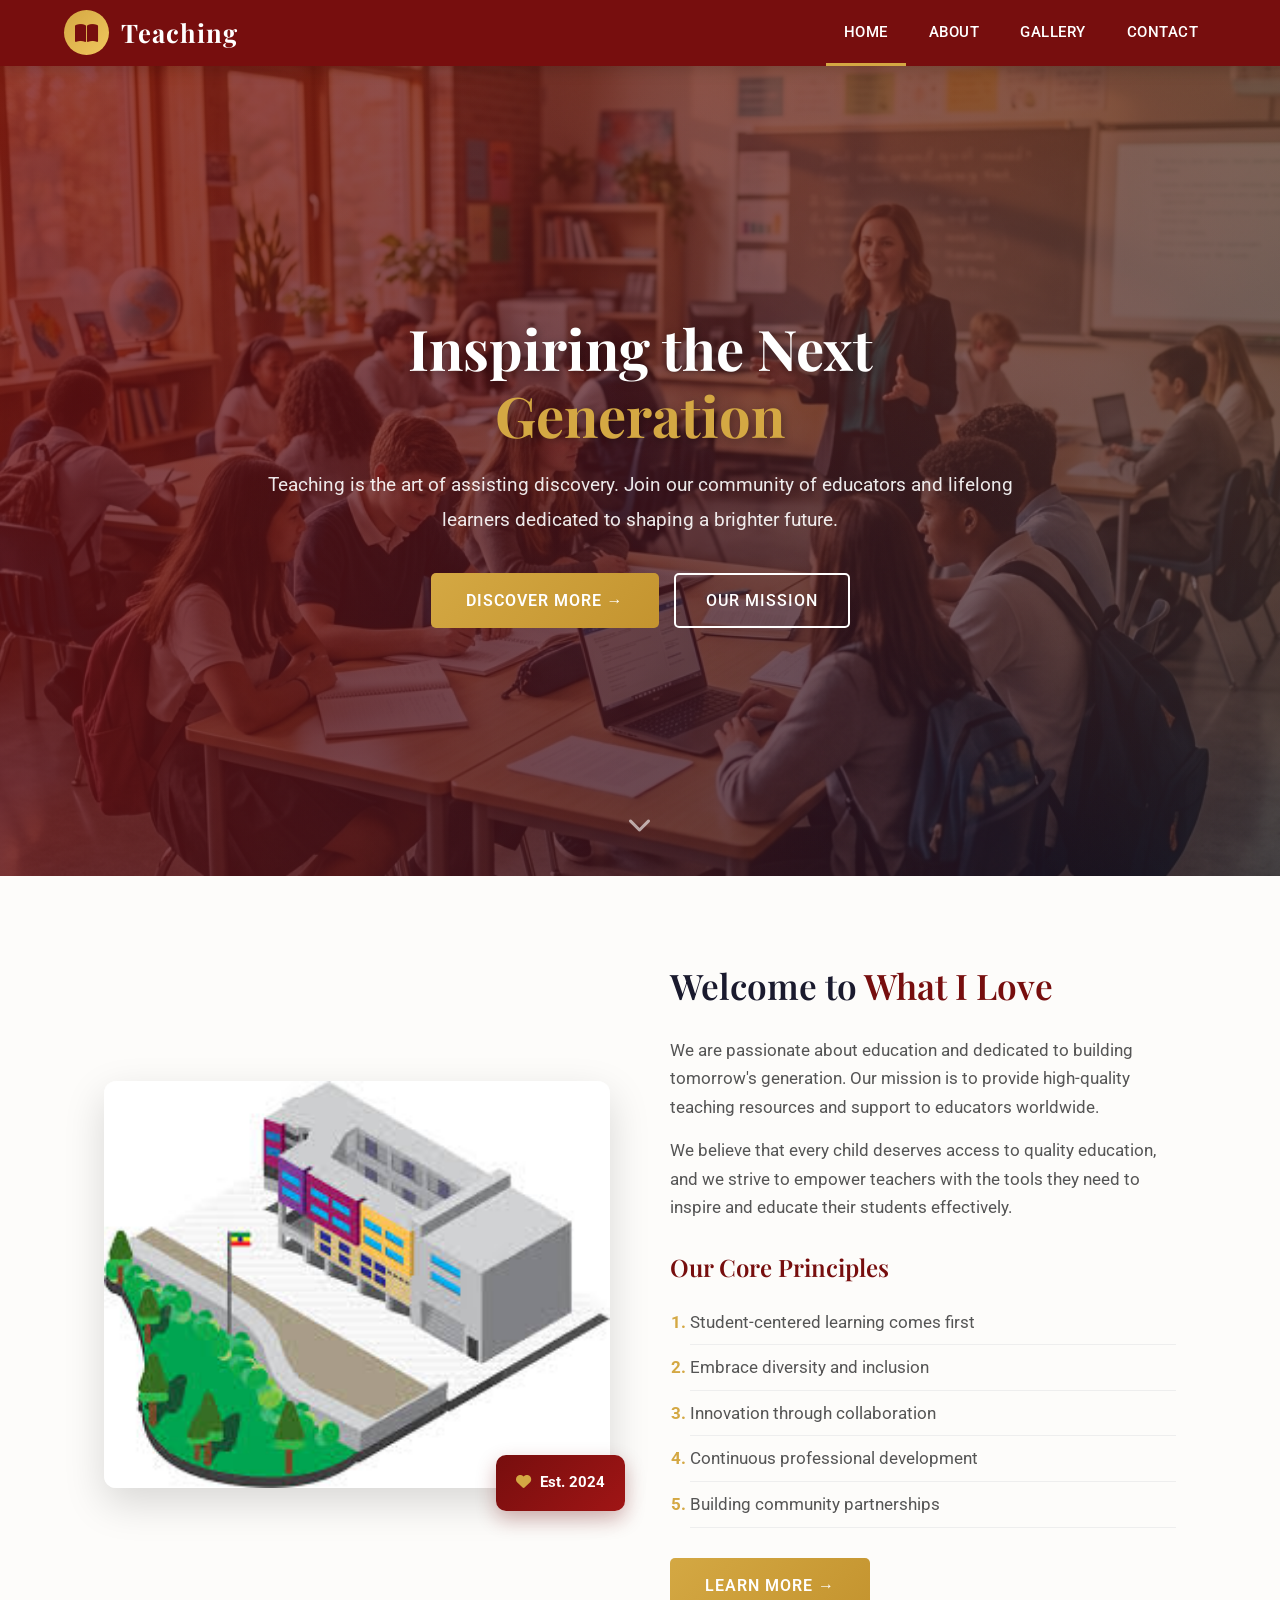
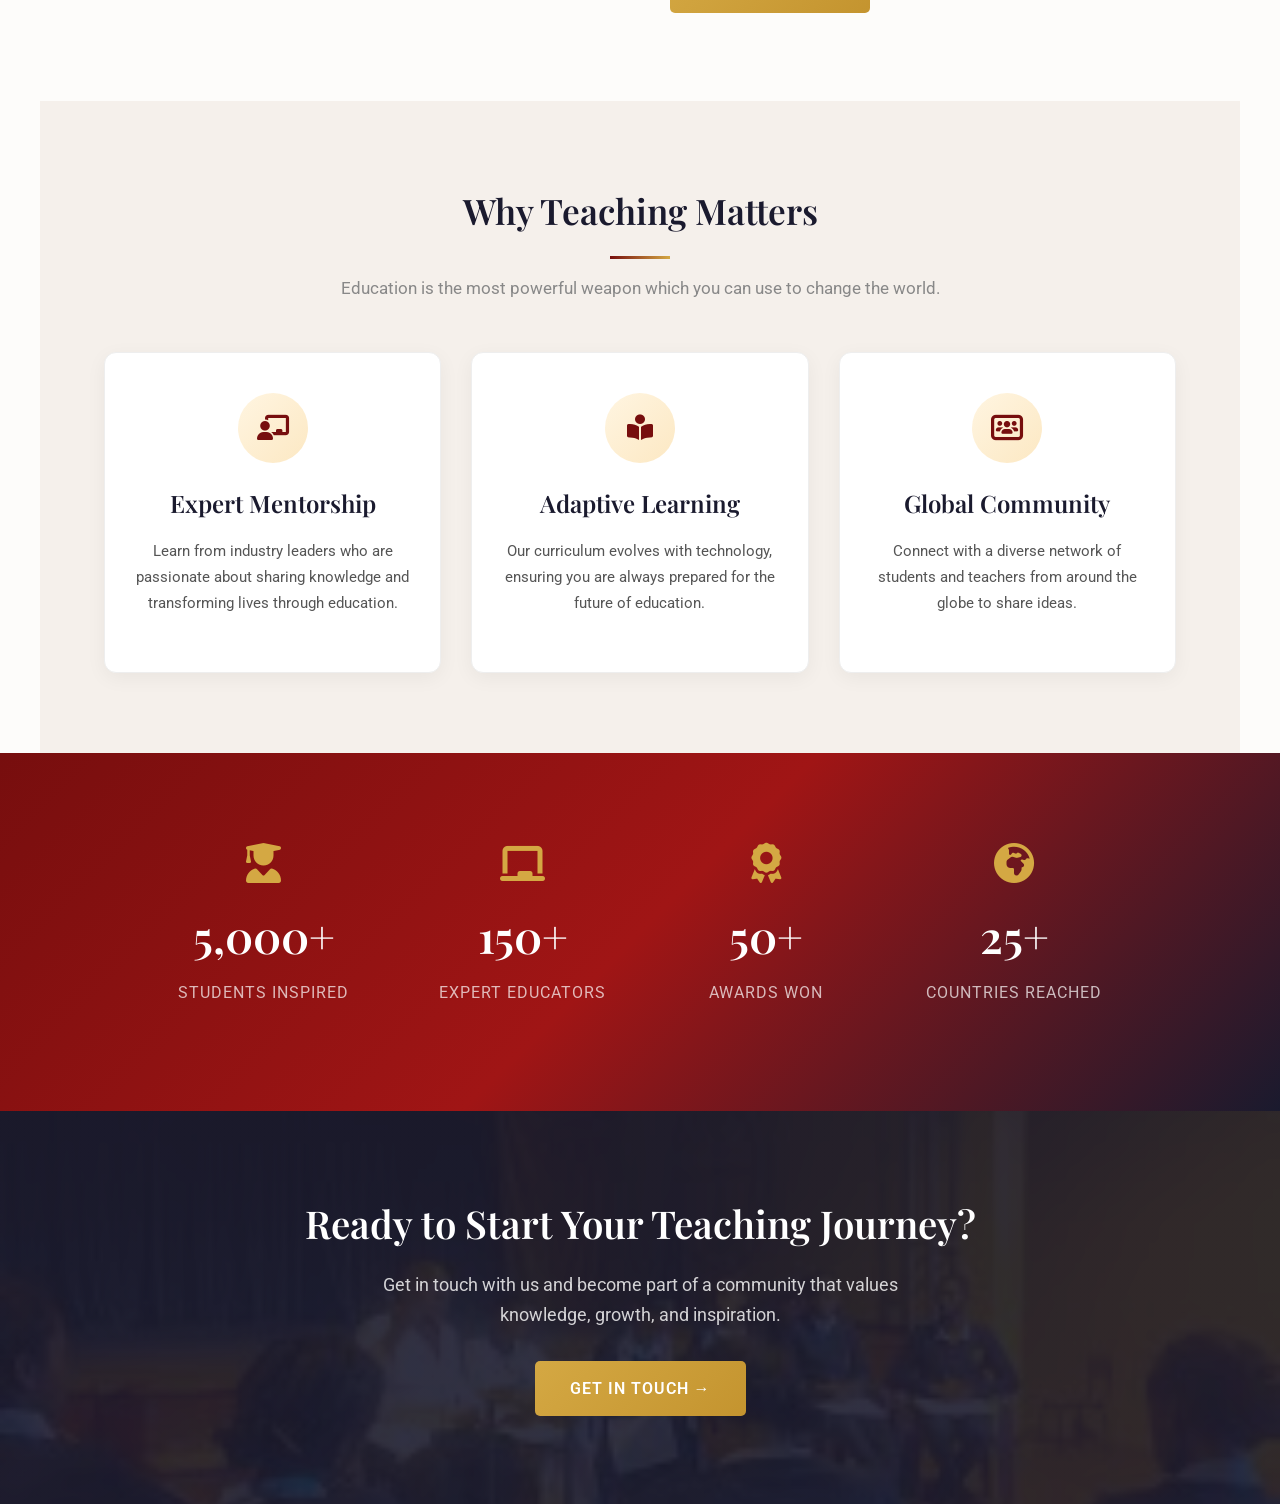
==== commit 076eb513: "Update" ====
--- a/index.html
+++ b/index.html
@@ -20,24 +20,7 @@
 
 <body>
 
-    <!-- Top information bar -->
-    <div class="top-bar">
-        <div>
-            <i class="fa-solid fa-envelope"></i> contact@whatilove-teaching.edu
-            &nbsp;&nbsp;|&nbsp;&nbsp;
-            <i class="fa-solid fa-phone"></i> +251-911-123-456
-        </div>
-        <div>
-            <!-- External links with target="_blank" and title (requirement) -->
-            <a href="https://www.moe.gov.et/" target="_blank" title="Visit Ethiopia Ministry of Education website">
-                <i class="fa-solid fa-globe"></i> MoE Ethiopia
-            </a>
-            <a href="https://www.un.org/sustainabledevelopment/education/" target="_blank"
-                title="Learn about UN Sustainable Development Goal 4: Quality Education">
-                <i class="fa-solid fa-graduation-cap"></i> SDG4 Education
-            </a>
-        </div>
-    </div>
+
 
     <!-- Navigation bar (Sticky, Flexbox, Z-index) -->
     <nav>
@@ -175,66 +158,7 @@
         <a href="contact.html" class="btn-primary">Get In Touch</a>
     </section>
 
-    <!-- Footer — Multi-column with Flexbox -->
-    <footer>
-        <div class="footer-content">
-            <!-- Column 1: About -->
-            <div class="footer-col">
-                <h3>About Us</h3>
-                <p>We are committed to transforming education through innovation, collaboration, and a deep passion for
-                    teaching. Together, we shape the future.</p>
-                <div class="social-links">
-                    <a href="#" title="Follow us on Facebook"><i class="fa-brands fa-facebook-f"></i></a>
-                    <a href="#" title="Follow us on Twitter"><i class="fa-brands fa-twitter"></i></a>
-                    <a href="#" title="Follow us on LinkedIn"><i class="fa-brands fa-linkedin-in"></i></a>
-                    <a href="#" title="Follow us on Instagram"><i class="fa-brands fa-instagram"></i></a>
-                </div>
-            </div>
 
-            <!-- Column 2: Quick Links (internal links requirement) -->
-            <div class="footer-col">
-                <h3>Quick Links</h3>
-                <ul>
-                    <li><a href="index.html"><i class="fa-solid fa-chevron-right"></i> Home</a></li>
-                    <li><a href="about.html"><i class="fa-solid fa-chevron-right"></i> About Us</a></li>
-                    <li><a href="gallery.html"><i class="fa-solid fa-chevron-right"></i> Gallery</a></li>
-                    <li><a href="contact.html"><i class="fa-solid fa-chevron-right"></i> Contact</a></li>
-                </ul>
-            </div>
-
-            <!-- Column 3: Contact Info -->
-            <div class="footer-col">
-                <h3>Contact Info</h3>
-                <ul>
-                    <li><i class="fa-solid fa-location-dot"></i> Addis Ababa, Ethiopia</li>
-                    <li><i class="fa-solid fa-phone"></i> +251-911-123-456</li>
-                    <li><i class="fa-solid fa-envelope"></i> contact@whatilove-teaching.edu</li>
-                    <li><i class="fa-solid fa-clock"></i> Mon-Fri: 8:00 AM - 5:00 PM</li>
-                </ul>
-            </div>
-
-            <!-- Column 4: Resources -->
-            <div class="footer-col">
-                <h3>Resources</h3>
-                <ul>
-                    <li><a href="https://developer.mozilla.org/" target="_blank"
-                            title="MDN Web Docs — Web development documentation"><i
-                                class="fa-solid fa-chevron-right"></i> MDN Web Docs</a></li>
-                    <li><a href="https://www.w3schools.com/" target="_blank"
-                            title="W3Schools — Learn web development"><i class="fa-solid fa-chevron-right"></i>
-                            W3Schools</a></li>
-                    <li><a href="#features"><i class="fa-solid fa-chevron-right"></i> Our Mission</a></li>
-                    <li><a href="#welcome"><i class="fa-solid fa-chevron-right"></i> Welcome</a></li>
-                </ul>
-            </div>
-        </div>
-
-        <!-- Footer bottom bar -->
-        <div class="footer-bottom">
-            <p>&copy; 2026 What I Love — Teaching. Made with <i class="fa-solid fa-heart" style="color: #d4a843;"></i>
-                for Nexus Boot Camp</p>
-        </div>
-    </footer>
 
 </body>
 
--- a/style/shared.css
+++ b/style/shared.css
@@ -1,5 +1,5 @@
 /* ============================================
-   SHARED STYLES — Global Reset, Nav, Footer
+   SHARED STYLES — Global Reset, Nav, Buttons
    Used across all pages of the "What I Love" site
    ============================================ */
 
@@ -70,26 +70,6 @@
    z-index: 1000 ensures it layers above content
    ============================================ */
 
-/* Top info bar above main nav */
-.top-bar {
-    background-color: #1a1a2e;
-    color: #ccc;
-    font-size: 0.85rem;
-    padding: 8px 5%;
-    display: flex;
-    justify-content: space-between;
-    align-items: center;
-}
-
-.top-bar a {
-    color: #d4a843;
-    margin-left: 15px;
-    transition: color 0.3s ease;
-}
-
-.top-bar a:hover {
-    color: #fff;
-}
 
 /* Main navigation */
 nav {
@@ -261,118 +241,6 @@
     margin: 0 8px;
 }
 
-/* ============================================
-   4. FOOTER — Multi-column layout with Flexbox
-   ============================================ */
-footer {
-    background: linear-gradient(135deg, #1a1a2e, #16213e);
-    /* Gradient requirement */
-    color: #ccc;
-    padding: 60px 5% 30px;
-}
-
-.footer-content {
-    display: flex;
-    /* Flexbox layout */
-    justify-content: space-between;
-    flex-wrap: wrap;
-    gap: 40px;
-    max-width: 1200px;
-    margin: 0 auto;
-    margin-bottom: 40px;
-}
-
-.footer-col {
-    flex: 1;
-    min-width: 220px;
-}
-
-.footer-col h3 {
-    color: #d4a843;
-    font-size: 1.2rem;
-    margin-bottom: 20px;
-    text-transform: uppercase;
-    letter-spacing: 1px;
-    position: relative;
-    padding-bottom: 10px;
-}
-
-/* Decorative line under footer headings — pseudo-element */
-.footer-col h3::after {
-    content: '';
-    position: absolute;
-    bottom: 0;
-    left: 0;
-    width: 40px;
-    height: 3px;
-    background: #d4a843;
-}
-
-.footer-col p {
-    color: #aaa;
-    font-size: 0.95rem;
-    line-height: 1.8;
-}
-
-/* Footer links */
-.footer-col ul {
-    list-style: none;
-}
-
-.footer-col ul li {
-    margin-bottom: 10px;
-}
-
-.footer-col ul li a {
-    color: #aaa;
-    transition: color 0.3s ease, padding-left 0.3s ease;
-    font-size: 0.95rem;
-}
-
-.footer-col ul li a:hover {
-    color: #d4a843;
-    padding-left: 8px;
-}
-
-/* Footer social icons */
-.social-links {
-    display: flex;
-    gap: 12px;
-    margin-top: 15px;
-}
-
-.social-links a {
-    width: 40px;
-    height: 40px;
-    border-radius: 50%;
-    background: rgba(255, 255, 255, 0.1);
-    display: flex;
-    align-items: center;
-    justify-content: center;
-    color: #fff;
-    font-size: 1rem;
-    transition: background-color 0.3s ease, transform 0.3s ease;
-    /* Transition requirement */
-}
-
-.social-links a:hover {
-    background-color: #d4a843;
-    transform: translateY(-3px);
-    /* Transform requirement */
-}
-
-/* Footer bottom bar */
-.footer-bottom {
-    text-align: center;
-    padding-top: 25px;
-    border-top: 1px solid rgba(255, 255, 255, 0.1);
-    font-size: 0.85rem;
-    color: #777;
-}
-
-.footer-bottom a {
-    color: #d4a843;
-}
 
 /* ============================================
    5. BUTTONS — Shared button styles
@@ -578,13 +446,7 @@
         font-size: 0.85rem;
     }
 
-    .footer-content {
-        gap: 25px;
-    }
-
-    .footer-col {
-        min-width: 180px;
-    }
+
 
     .section {
         padding: 60px 4%;
@@ -634,11 +496,6 @@
         /* Display: block requirement */
     }
 
-    /* Hide top bar on mobile */
-    .top-bar {
-        display: none;
-    }
-
     /* Page banner adjustments */
     .page-banner {
         height: 25vh;
@@ -649,15 +506,6 @@
         font-size: 1.8rem;
     }
 
-    /* Footer stacks vertically */
-    .footer-content {
-        flex-direction: column;
-    }
-
-    .footer-col {
-        min-width: 100%;
-    }
-
     .section {
         padding: 40px 5%;
     }
